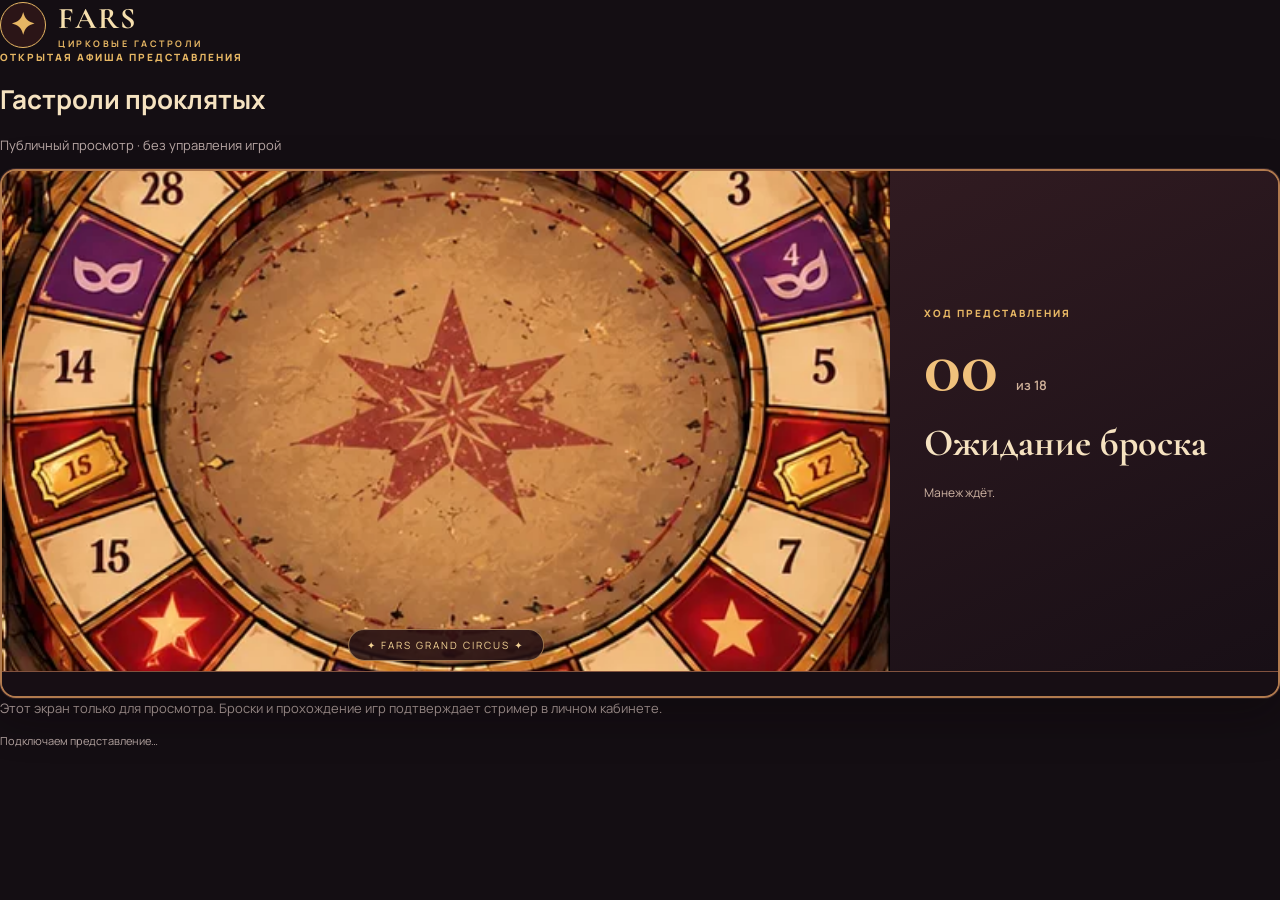
==== view.html @ 34898eed "Add public read-only viewer" ====
<!doctype html>
<html lang="ru"><head><meta charset="utf-8"><meta name="viewport" content="width=device-width,initial-scale=1">
<meta name="theme-color" content="#190f17"><title>FARS · Афиша сезона</title>
<link rel="stylesheet" href="./style.css"></head>
<body class="viewer-page">
<main class="viewer-shell">
 <div class="brand-lockup"><span class="brand-star">✦</span><span>FARS <small>ЦИРКОВЫЕ ГАСТРОЛИ</small></span></div>
 <div class="eyebrow">ОТКРЫТАЯ АФИША ПРЕДСТАВЛЕНИЯ</div>
 <h1 id="viewer-title">Гастроли проклятых</h1>
 <p class="muted" id="viewer-owner">Публичный просмотр · без управления игрой</p>
 <section class="board-frame viewer-board">
  <div class="board-painting"><img id="viewer-art" src="./assets/arena.webp" alt="Цирковой манеж FARS"><div class="painting-plaque">✦ FARS GRAND CIRCUS ✦</div></div>
  <div class="board-facts"><div class="eyebrow">ХОД ПРЕДСТАВЛЕНИЯ</div><div id="viewer-position" class="board-big-position">00 <span>из 18</span></div><h3 id="viewer-phase">Ожидание броска</h3><p id="viewer-event">Манеж ждёт.</p><p id="viewer-game"></p></div>
  <div class="board-stops" id="viewer-stops"></div>
 </section>
 <p class="muted">Этот экран только для просмотра. Броски и прохождение игр подтверждает стример в личном кабинете.</p>
 <p class="tiny muted" id="viewer-status">Подключаем представление…</p>
</main><script type="module" src="./viewer.mjs"></script></body></html>
---- style.css ----
@import url('https://fonts.googleapis.com/css2?family=Cormorant+Garamond:wght@500;600;700&family=Manrope:wght@400;500;600;700;800&display=swap');
:root{color-scheme:dark;--bg:#140e13;--panel:#21161d;--panel2:#2a1b22;--line:#604136;--line2:#493134;--cream:#f5e2c0;--muted:#baa9a6;--gold:#e7b764;--red:#a83c3f;--purple:#7f5689;--green:#b2c593;--shadow:0 16px 45px #09050865;font-family:'Manrope',system-ui,sans-serif}*{box-sizing:border-box}body{margin:0;background:var(--bg);color:var(--cream);font-size:13px}button,input,select{font:inherit}button{cursor:pointer}input,select{color:var(--cream);background:#1b1117;border:1px solid #765449;border-radius:9px;min-height:43px;padding:10px 13px;outline:none;width:100%}input:focus,select:focus{border-color:var(--gold);box-shadow:0 0 0 2px #e7b76432}label{font-size:12px;color:#dcc5ad;font-weight:700}.field{display:flex;flex-direction:column;gap:7px;margin:14px 0}.muted{color:var(--muted);line-height:1.65}.tiny{font-size:11px}.small{font-size:12px}.stack{display:flex;flex-direction:column;gap:3px}.eyebrow,.section-overline{color:var(--gold);font-weight:800;font-size:10px;letter-spacing:2px}.auth-layout{display:grid;grid-template-columns:minmax(0,1.2fr) minmax(395px,.8fr);min-height:100vh}.auth-art{min-height:660px;position:relative;background:linear-gradient(0deg,#1a0e17a8,#1a0e1700 40%),url('./assets/arena.webp') center 39%/cover}.auth-art-overlay{position:absolute;inset:0;padding:40px clamp(38px,6vw,100px);display:flex;flex-direction:column;justify-content:space-between;background:linear-gradient(90deg,#120b12c5 0%,#150d17ac 50%,#150c1355 100%)}.brand-lockup{display:flex;align-items:center;gap:12px;color:#f6dfae;font-family:'Cormorant Garamond',Georgia,serif;font-weight:700;font-size:30px;letter-spacing:2px}.brand-lockup small{display:block;font-family:'Manrope',sans-serif;letter-spacing:2.5px;font-size:9px;color:var(--gold)}.brand-star{width:46px;height:46px;border:1px solid var(--gold);border-radius:50%;font-size:30px;display:grid;place-items:center;color:var(--gold);background:#36181aab}.auth-art h1{font-family:'Cormorant Garamond',Georgia,serif;font-size:clamp(68px,7.7vw,140px);font-weight:700;line-height:.81;letter-spacing:-3px;margin:24px 0 28px;text-shadow:0 6px 30px #10070c}.auth-art h1 em{font-style:italic;color:#f2be75}.auth-art p{font-size:15px;line-height:1.85;max-width:410px;text-shadow:0 2px 8px black}.art-footer{color:#f2d3a8;letter-spacing:7px;font-size:10px}.login-panel{background:radial-gradient(ellipse at 95% 0%,#52272544,transparent 65%),#1b121a;display:flex;align-items:center;justify-content:center;padding:55px 45px}.login-inner{width:min(400px,100%)}h2,h3,p{margin-top:0}.login-inner h2,.panel h3,.board-header h3,.topbar h2{font-family:'Cormorant Garamond',Georgia,serif;letter-spacing:.2px}.login-inner h2{font-size:42px;margin:13px 0 8px}.login-inner>.muted{margin-bottom:27px}.btn{display:inline-flex;gap:10px;align-items:center;justify-content:center;min-height:39px;padding:9px 17px;border-radius:8px;font-weight:800;font-size:12px;transition:filter .15s,transform .15s;border:1px solid #765444;background:#442a2f;color:var(--cream);white-space:nowrap}.btn:hover{filter:brightness(1.18)}.btn:active{transform:translateY(1px)}.btn:disabled{opacity:.42;cursor:not-allowed}.btn.primary{background:linear-gradient(120deg,#d49854,#f1ca81);color:#30191a;border-color:#ffe0a0;box-shadow:0 3px 18px #a56f3e40}.btn.large{min-height:49px;margin-top:14px;justify-content:space-between;padding:10px 18px}.btn.outline{background:transparent;border-color:#89634d}.btn.full{width:100%}.btn.ghost{background:#38252caa;border-color:#644440}.btn.small{min-height:30px;font-size:11px}.text-button{display:block;background:transparent;border:0;padding:12px 0 0;color:var(--gold);text-align:left;font-size:12px}.text-button:hover{text-decoration:underline}.auth-separator{display:flex;align-items:center;gap:12px;color:#a88e81;margin:25px 0 17px}.auth-separator:before,.auth-separator:after{content:'';flex:1;height:1px;background:var(--line2)}.login-inner .tiny{margin-top:16px}.app-shell{display:grid;grid-template-columns:248px minmax(0,1fr);min-height:100vh}.app-shell[hidden],.auth-layout[hidden],*[hidden]{display:none!important}.sidebar{background:linear-gradient(180deg,#25161e,#190f16);border-right:1px solid #5b3833;display:flex;flex-direction:column;min-height:100vh;padding:28px 18px;gap:28px}.side-brand{font-size:28px;margin-bottom:8px}.side-brand .brand-star{width:40px;height:40px}.side-block{display:flex;flex-direction:column;gap:15px}.section-overline{font-size:9px;letter-spacing:1.4px}.streamer-block{display:flex;align-items:center;gap:12px}.avatar{height:37px;width:37px;border-radius:50%;display:grid;place-items:center;background:#4c282a;border:1px solid #b77c4f;color:#d4ac72;font-size:22px}.streamer-name{font-size:14px;font-weight:800;max-width:145px;overflow:hidden;text-overflow:ellipsis}.season-list,.theme-list{display:flex;flex-direction:column;gap:7px}.season-item{border-radius:8px;background:transparent;border:1px solid transparent;color:#c2aead;padding:11px;text-align:left;display:flex;gap:9px;align-items:center;width:100%;font-size:12px}.season-item.active{border-color:#9d6950;background:#583332;color:#ffe5bd}.season-item:hover{background:#452831}.flex-between{display:flex;align-items:center;justify-content:space-between}.icon-btn{background:var(--red);border:0;border-radius:6px;color:#ffe7c5;font-size:21px;width:25px;height:25px;line-height:18px}.theme-choice{width:100%;display:flex;align-items:center;gap:10px;text-align:left;padding:6px;border:1px solid transparent;border-radius:9px;background:transparent;color:var(--cream);font-size:12px}.theme-choice.active{background:#50302b;border-color:#a4734c}.theme-choice img{width:42px;height:46px;object-fit:cover;border-radius:6px}.theme-choice span{font-weight:700}.side-bottom{margin-top:auto;display:flex;flex-direction:column;align-items:flex-start;gap:17px}.subtle-link{border:0;background:transparent;color:#d2b3a3;padding:0;font-size:12px}.workspace{min-width:0;background:radial-gradient(ellipse at 55% -12%,#5a272c4d,transparent 44%),#130d12}.topbar{border-bottom:1px solid #473039;display:flex;justify-content:space-between;align-items:center;gap:16px;min-height:98px;padding:20px clamp(18px,3vw,42px)}.topbar h2{font-size:31px;margin:3px 0 0}.topbar-actions{display:flex;align-items:center;gap:10px;flex-wrap:wrap}.save-pill{font-size:11px;color:var(--green);margin-right:8px}.danger-text{color:#e5a09a}.main-content{padding:28px clamp(18px,3vw,42px) 40px;max-width:1550px;margin:auto}.stats-row{display:grid;grid-template-columns:repeat(4,minmax(0,1fr));gap:12px;margin-bottom:30px}.stat{background:#261820;border:1px solid #5b3b36;border-radius:10px;padding:17px 20px;min-height:86px;display:flex;flex-direction:column;gap:9px}.stat span{font-size:10px;font-weight:800;color:#c7aa8b;letter-spacing:1.2px}.stat strong{font-family:'Cormorant Garamond',Georgia,serif;font-size:31px;line-height:1}.stat small{font-family:'Manrope',sans-serif;font-size:12px;font-weight:400;color:var(--muted)}.stat .small-status{font-family:'Manrope',sans-serif;font-size:14px;line-height:1.4}.board-header{display:flex;align-items:end;justify-content:space-between;flex-wrap:wrap;gap:8px;margin-bottom:12px}.board-header h3{font-size:32px;margin:4px 0 0}.board-legend{display:flex;gap:14px;align-items:center;font-size:11px;color:#ddc9b6;flex-wrap:wrap;margin-bottom:5px}.dot{width:8px;height:8px;border-radius:50%;display:inline-block;margin-right:4px}.dot.mandatory{background:#bc4f4d}.dot.auction{background:#e3b467}.dot.bonus{background:#94b780}.dot.choice{background:#ae86c6}.board-frame{min-height:330px;position:relative;isolation:isolate;overflow:hidden;border:2px solid #b17a4e;border-radius:16px;background:#301f1c;box-shadow:var(--shadow),inset 0 0 0 4px #3b1d1b,0 0 0 1px #3a2629}.board-backdrop{position:absolute;inset:0;background-image:url('./assets/arena.webp');background-size:cover;background-position:center 52%;filter:blur(2px) saturate(.72) brightness(.48);transform:scale(1.025)}.board-frame:before{content:'';pointer-events:none;position:absolute;z-index:1;inset:0;background:radial-gradient(ellipse at center,#190e15b0,#170c14c4 75%,#0c050abe)}.board-frame:after{content:'';pointer-events:none;position:absolute;z-index:2;inset:11px;border:1px solid #b886546b;border-radius:8px}.board-frame svg{display:block;width:100%;height:auto;min-height:300px;aspect-ratio:960/510;position:relative;z-index:3;overflow:visible}.board-caption{position:absolute;inset:auto 28px 15px;display:flex;justify-content:space-between;z-index:4;font-size:9px;letter-spacing:2px;color:#f4c881;text-shadow:0 1px 2px #10060a;gap:10px}.board-caption span:last-child{color:#e8cfb3}.content-grid{display:grid;grid-template-columns:minmax(0,.92fr) minmax(0,1.08fr);gap:17px;margin-top:18px}.panel{border:1px solid #654538;background:linear-gradient(145deg,#2a1a20,#21171c);border-radius:13px;padding:23px;min-width:0;box-shadow:0 5px 20px #120a1330}.panel-heading{display:flex;align-items:flex-start;justify-content:space-between;gap:10px}.panel-heading h3{font-size:29px;margin:4px 0 12px}.decor-star{color:var(--gold);font-size:29px}.panel .muted{margin-bottom:17px}.big-roll{display:flex;align-items:center;gap:15px;flex-wrap:wrap;margin:18px 0}.die-view{width:74px;height:74px;border:2px solid #ddb06b;background:linear-gradient(140deg,#682b2a,#3a1e26);border-radius:14px;display:grid;place-items:center;color:#ffddb0;font-family:'Cormorant Garamond';font-size:44px;box-shadow:inset 0 0 0 4px #b5783a40}.small-select{display:flex;gap:8px;align-items:center;font-size:11px;color:#e5cbb6;line-height:1.5;margin:12px 0}.small-select input{width:auto;min-height:auto;accent-color:#e7b764}.action-card{border:1px solid #76513e;border-radius:9px;background:#3d2527;padding:13px 15px;margin:14px 0}.action-card strong{display:block;font-size:16px;color:#ffdbad}.action-card p{margin:4px 0 0;color:#d9c2b4;line-height:1.6}.action-buttons{display:flex;gap:9px;flex-wrap:wrap;margin-top:12px}.event-notice{background:#352327;border-left:3px solid #cda060;border-radius:4px;padding:12px 14px;line-height:1.6;margin:14px 0}.chip{display:inline-flex;padding:5px 8px;border:1px solid #90604c;color:#eec48e;border-radius:5px;font-size:10px}.auction-options{display:grid;gap:8px;margin:16px 0}.auction-option{background:#392429;border:1px solid #70473d;padding:11px;border-radius:7px;display:flex;gap:9px;align-items:center}.auction-option input{width:auto;min-height:auto;accent-color:var(--gold)}.auction-option strong{display:block}.auction-option small{color:#c9aeaa}.auction-option:has(input:checked){border-color:#e8b86e;background:#50302f}.editor-row{display:grid;grid-template-columns:1.3fr 1.4fr .65fr;gap:8px}.editor-row .field{margin:8px 0}.editor-row .field input{min-width:0;padding:8px;font-size:12px}.editor-row label{font-size:10px}.editor-actions{margin-top:9px}.log-panel{margin-top:18px}.history-list{display:grid;gap:0;max-height:245px;overflow:auto}.history-item{display:grid;grid-template-columns:115px 1fr;gap:10px;padding:9px 0;border-bottom:1px solid #52363b;color:#ddc7b7;font-size:12px;line-height:1.5}.history-item time{font-size:10px;color:#ab8c80}.file-actions{display:flex;gap:9px;margin-top:19px;flex-wrap:wrap}.footer{font-size:10px;color:#947d76;text-align:center;padding:23px 0 0;line-height:1.5}.toast{position:fixed;z-index:100;bottom:24px;right:24px;max-width:min(400px,calc(100vw - 48px));padding:15px 19px;background:#4a3030;color:#fff2d7;border:1px solid #d2a36c;box-shadow:var(--shadow);border-radius:9px;opacity:0;pointer-events:none;transform:translateY(10px);transition:opacity .2s,transform .2s;line-height:1.5}.toast.show{opacity:1;transform:translateY(0)}
/* Graphic board */
.track-line{fill:none;stroke:#110b0dc0;stroke-width:38;stroke-linejoin:round;stroke-linecap:round}.track-gold{fill:none;stroke:#b9884b;stroke-width:30;stroke-linecap:round;stroke-linejoin:round;stroke-dasharray:1 0}.track-center{fill:none;stroke:#38211f;stroke-width:22;stroke-linecap:round;stroke-linejoin:round}.node{cursor:pointer;transition:filter .2s}.node:hover{filter:brightness(1.3)}.node-box{fill:#f1dcb6;stroke:#c18c52;stroke-width:3}.node-box.mandatory{fill:#a83b3e}.node-box.auction{fill:#835b33}.node-box.bonus{fill:#52744f}.node-box.choice{fill:#6b4775}.node-box.event{fill:#ead7b5}.node-box.start,.node-box.finish{fill:#d4a55f}.node-num{font:800 15px 'Manrope',sans-serif;fill:#432528;text-anchor:middle;dominant-baseline:central;pointer-events:none}.node-num.dark{fill:#ffe3c1}.node-icon{font:800 9px 'Manrope',sans-serif;fill:#fce8d0;text-anchor:middle;pointer-events:none}.node-token{filter:drop-shadow(0 2px 8px #000)}.node-token circle{fill:#15131a;stroke:#ffcd74;stroke-width:3}.node-token text{font-size:23px;text-anchor:middle;dominant-baseline:central}.center-label{text-anchor:middle;fill:#e5b477;font:700 22px 'Cormorant Garamond',Georgia,serif;letter-spacing:2px}.center-sub{font:700 9px 'Manrope',sans-serif;letter-spacing:2px;text-anchor:middle;fill:#c9a58a}.map-decor{fill:#e9b464;opacity:.72;font-size:17px}
@media(max-width:1150px){.app-shell{grid-template-columns:205px minmax(0,1fr)}.sidebar{padding:24px 13px}.content-grid{grid-template-columns:1fr}.editor-row{grid-template-columns:1fr 1fr 110px}}
@media(max-width:820px){.auth-layout{grid-template-columns:1fr}.auth-art{min-height:360px}.auth-art-overlay{padding:24px}.auth-art h1{font-size:70px}.login-panel{padding:45px 22px}.app-shell{display:block}.sidebar{min-height:auto;gap:17px;padding:14px 18px}.side-brand{margin:0}.side-block{gap:7px}.season-list{flex-direction:row;overflow:auto}.season-item{width:auto;min-width:130px}.theme-list{flex-direction:row;overflow:auto}.theme-choice{min-width:120px}.side-bottom{display:none}.topbar{padding:20px 18px}.stats-row{grid-template-columns:repeat(2,1fr)}.main-content{padding:20px 14px}.board-frame svg{min-height:220px}.board-caption{inset:auto 10px 8px;font-size:7px}.board-legend{font-size:10px}}
@media(max-width:470px){.topbar{display:block}.topbar-actions{margin-top:12px}.editor-row{grid-template-columns:1fr}.stat{padding:12px}.board-header h3{font-size:27px}.board-frame svg{min-height:155px}.board-caption{display:none}.panel{padding:17px}.panel-heading h3{font-size:26px}.history-item{grid-template-columns:78px 1fr}}

/* v0.2: иллюстрированная карта, а не программно нарисованное поле */
.board-frame{min-height:0;display:grid;grid-template-columns:minmax(0,1.6fr) minmax(250px,.7fr);gap:0;background:#1a1013}
.board-backdrop,.board-frame:before,.board-frame:after,.board-frame svg{display:none!important}
.board-painting{position:relative;min-width:0;overflow:hidden;background:#291317}
.board-painting img{display:block;width:100%;aspect-ratio:16/9;object-fit:cover;filter:none}
.painting-plaque{position:absolute;bottom:10px;left:50%;transform:translateX(-50%);white-space:nowrap;padding:8px 18px;border:1px solid #eab77591;background:#251114dc;color:#f4d496;border-radius:100px;font-size:10px;letter-spacing:2px}
.board-facts{padding:clamp(18px,3vw,34px);background:linear-gradient(155deg,#311b21,#180f16);display:flex;flex-direction:column;justify-content:center;gap:8px}
.board-facts h3{font:700 clamp(24px,3vw,42px)/1.06 'Cormorant Garamond',serif;margin:10px 0}
.board-facts p{color:#d0b5a4;font-size:12px;line-height:1.8}
.board-big-position{font:700 clamp(48px,6vw,90px)/1 'Cormorant Garamond',serif;color:#f0c17c}
.board-big-position span{font:600 13px 'Manrope',sans-serif;color:#d1b29a}
.board-stops{grid-column:1/-1;display:grid;grid-template-columns:repeat(19,minmax(0,1fr));gap:3px;padding:12px;background:#170e14;border-top:1px solid #81523e}
.stop{display:flex;flex-direction:column;align-items:center;justify-content:center;gap:3px;border:1px solid #694535;border-radius:5px;background:#362028;color:#eacba9;min-width:0;height:48px}
.stop span{font-size:11px;font-weight:800}.stop small{display:none}.stop.mandatory{background:#7a3032}.stop.auction{background:#745127}.stop.bonus{background:#495837}.stop.choice{background:#62416c}
.stop.current{outline:2px solid #f9d18f;outline-offset:-2px;background:#f5cb7c;color:#251011;box-shadow:0 0 18px #f3cb7944}
.stop.done{box-shadow:inset 0 -4px #c2d799}
.board-caption{display:none}
.share-actions{display:flex;flex-wrap:wrap;gap:9px;margin:18px 0}
@media(max-width:1100px){.board-frame{grid-template-columns:1fr}.board-facts{padding:18px}.board-facts h3{margin:0}.board-facts p{margin:0}.board-big-position{font-size:52px}.board-stops{grid-template-columns:repeat(10,minmax(0,1fr));gap:5px}.stop{height:42px}}
@media(max-width:550px){.board-stops{grid-template-columns:repeat(7,minmax(0,1fr))}.painting-plaque{font-size:8px;padding:6px 10px}}
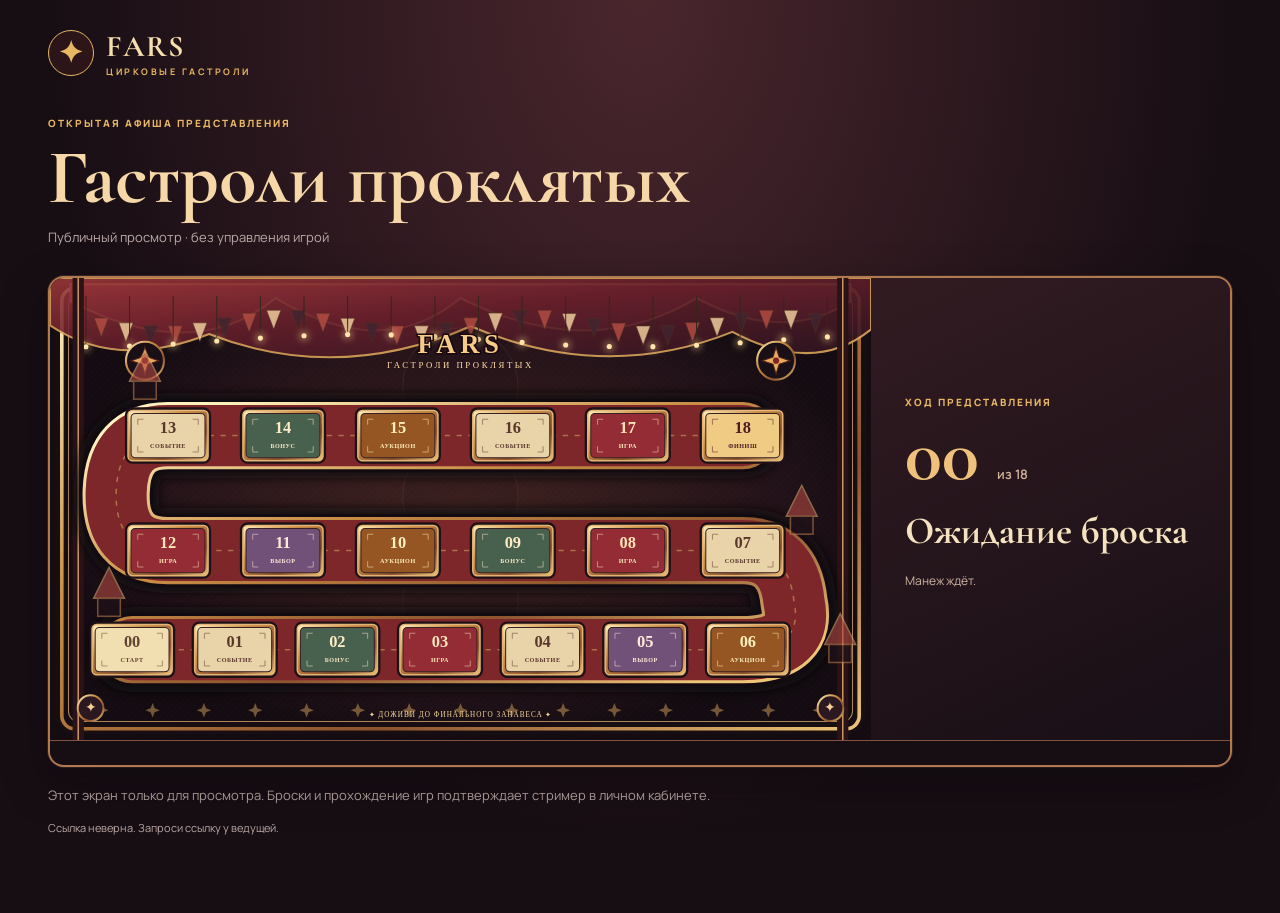
==== commit 830f06a2: "Display static illustrated map and player token on view.html" ====
--- a/view.html
+++ b/view.html
@@ -9,7 +9,7 @@
  <h1 id="viewer-title">Гастроли проклятых</h1>
  <p class="muted" id="viewer-owner">Публичный просмотр · без управления игрой</p>
  <section class="board-frame viewer-board">
-  <div class="board-painting"><img id="viewer-art" src="./assets/arena.webp" alt="Цирковой манеж FARS"><div class="painting-plaque">✦ FARS GRAND CIRCUS ✦</div></div>
+  <div class="board-painting"><img id="viewer-art" src="./assets/fars-board.svg" alt="Манеж FARS: 19 клеток цирковых гастролей"><span id="viewer-token" class="board-token" role="img" aria-label="Текущая клетка"></span></div>
   <div class="board-facts"><div class="eyebrow">ХОД ПРЕДСТАВЛЕНИЯ</div><div id="viewer-position" class="board-big-position">00 <span>из 18</span></div><h3 id="viewer-phase">Ожидание броска</h3><p id="viewer-event">Манеж ждёт.</p><p id="viewer-game"></p></div>
   <div class="board-stops" id="viewer-stops"></div>
  </section>
--- a/style.css
+++ b/style.css
@@ -26,3 +26,9 @@
 .share-actions{display:flex;flex-wrap:wrap;gap:9px;margin:18px 0}
 @media(max-width:1100px){.board-frame{grid-template-columns:1fr}.board-facts{padding:18px}.board-facts h3{margin:0}.board-facts p{margin:0}.board-big-position{font-size:52px}.board-stops{grid-template-columns:repeat(10,minmax(0,1fr));gap:5px}.stop{height:42px}}
 @media(max-width:550px){.board-stops{grid-template-columns:repeat(7,minmax(0,1fr))}.painting-plaque{font-size:8px;padding:6px 10px}}
+
+.viewer-page{background:radial-gradient(ellipse at top,#4a262d,#170e14 65%);min-height:100vh}
+.viewer-shell{max-width:1400px;padding:28px clamp(14px,4vw,48px) 64px;margin:auto}
+.viewer-shell>.brand-lockup{margin-bottom:38px}.viewer-shell>h1{font:700 clamp(42px,6vw,78px)/1 'Cormorant Garamond',Georgia,serif;color:#f6d7a7;margin:10px 0}
+.viewer-shell>.muted{max-width:850px}.viewer-board{margin:28px 0 18px}
+.viewer-board .board-facts{min-height:240px}
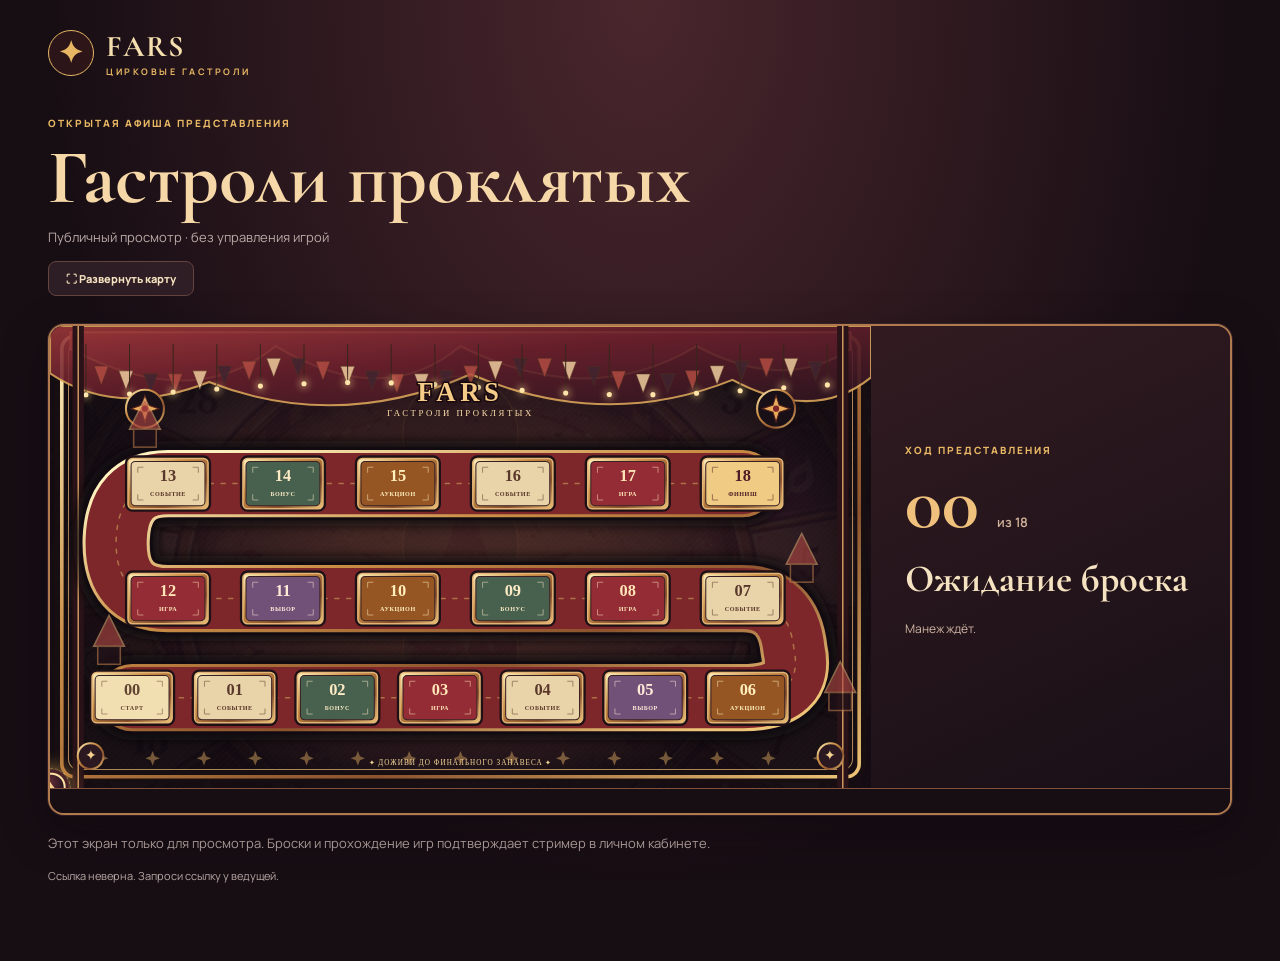
==== commit 831266c5: "Add mobile-friendly large map viewer to view.html" ====
--- a/view.html
+++ b/view.html
@@ -8,11 +8,19 @@
  <div class="eyebrow">ОТКРЫТАЯ АФИША ПРЕДСТАВЛЕНИЯ</div>
  <h1 id="viewer-title">Гастроли проклятых</h1>
  <p class="muted" id="viewer-owner">Публичный просмотр · без управления игрой</p>
- <section class="board-frame viewer-board">
+ <div class="viewer-tools"><button type="button" class="btn ghost small" id="open-map-zoom" aria-haspopup="dialog">⛶ Развернуть карту</button></div><section class="board-frame viewer-board">
   <div class="board-painting"><img id="viewer-art" src="./assets/fars-board.svg" alt="Манеж FARS: 19 клеток цирковых гастролей"><span id="viewer-token" class="board-token" role="img" aria-label="Текущая клетка"></span></div>
   <div class="board-facts"><div class="eyebrow">ХОД ПРЕДСТАВЛЕНИЯ</div><div id="viewer-position" class="board-big-position">00 <span>из 18</span></div><h3 id="viewer-phase">Ожидание броска</h3><p id="viewer-event">Манеж ждёт.</p><p id="viewer-game"></p></div>
   <div class="board-stops" id="viewer-stops"></div>
  </section>
+ <dialog id="board-zoom-dialog" class="board-zoom-dialog" aria-label="Карта FARS крупным планом">
+    <div class="zoom-header"><strong>✦ FARS — Манеж гастролей</strong><button type="button" class="btn ghost small" id="close-map-zoom">✕ Закрыть</button></div>
+    <p class="muted tiny">На телефоне прокручивай карту в стороны, чтобы рассмотреть клетки.</p>
+    <div class="zoom-scroller"><div class="zoom-canvas board-painting">
+      <img src="./assets/fars-board.svg" alt="Карта FARS, крупный план" />
+      <span id="board-zoom-token" class="board-token" role="img" aria-label="Текущая клетка"></span>
+    </div></div>
+  </dialog>
  <p class="muted">Этот экран только для просмотра. Броски и прохождение игр подтверждает стример в личном кабинете.</p>
  <p class="tiny muted" id="viewer-status">Подключаем представление…</p>
 </main><script type="module" src="./viewer.mjs"></script></body></html>
--- a/style.css
+++ b/style.css
@@ -32,3 +32,48 @@
 .viewer-shell>.brand-lockup{margin-bottom:38px}.viewer-shell>h1{font:700 clamp(42px,6vw,78px)/1 'Cormorant Garamond',Georgia,serif;color:#f6d7a7;margin:10px 0}
 .viewer-shell>.muted{max-width:850px}.viewer-board{margin:28px 0 18px}
 .viewer-board .board-facts{min-height:240px}
+
+
+/* FARS v0.3: the complete map is a single static image.
+   On top we render only the user's piece, not the road or cells. */
+.board-painting{
+  isolation:isolate;
+  background:
+   linear-gradient(115deg,#1d1016d8,#321722d2),
+   url('./assets/arena.webp') center 44%/cover no-repeat;
+}
+.board-painting img#board-image,.board-painting img#viewer-art{
+  width:100%;height:auto;aspect-ratio:16/9;object-fit:contain;
+  position:relative;z-index:1;display:block;filter:none;
+}
+.board-painting .board-token{
+  position:absolute;z-index:4;
+  width:clamp(17px,2.4vw,36px);aspect-ratio:1;
+  display:grid;place-items:center;
+  transform:translate(-50%,-50%);
+  border:2px solid #ffe3a5;
+  border-radius:46% 46% 50% 50%;
+  background:radial-gradient(circle at 42% 28%,#6b3039,#20121e 70%);
+  box-shadow:0 0 0 3px #4b202a,0 0 18px 5px #f3bb5b99,0 3px 6px #11080e;
+  transition:left .7s ease-in-out,top .7s ease-in-out;
+  pointer-events:none;
+}
+.board-token:before{
+  content:'♠';
+  display:block;color:#f5cf90;
+  font-size:clamp(13px,1.65vw,25px);
+  line-height:1;
+}
+.board-token:after{
+  content:'';
+  position:absolute;inset:-7px;
+  border:1px dashed #f5cf9066;
+  border-radius:50%;
+  animation:fars-glint 2.8s linear infinite;
+}
+@keyframes fars-glint{50%{opacity:.25;transform:scale(1.12)}}
+@media(prefers-reduced-motion:reduce){.board-painting .board-token{transition:none}.board-token:after{animation:none}}
+@media(max-width:550px){
+ .board-painting .board-token{width:17px;border-width:1px;box-shadow:0 0 0 2px #4b202a,0 0 9px 2px #f3bb5b99}
+ .board-token:after{inset:-3px}
+}
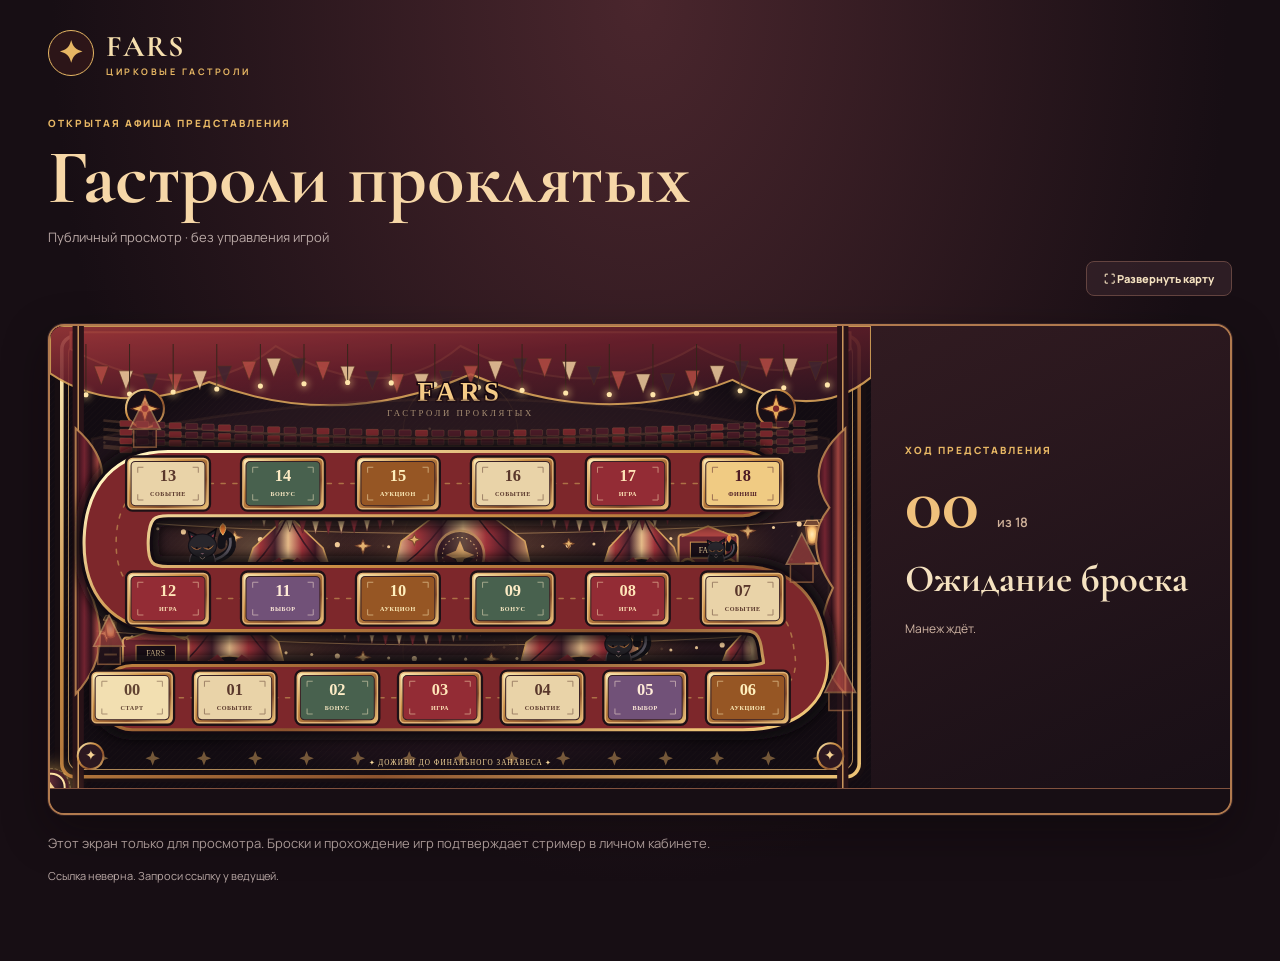
==== commit a300b638: "Show v0.4 illustrated circus art in view.html" ====
--- a/view.html
+++ b/view.html
@@ -9,7 +9,7 @@
  <h1 id="viewer-title">Гастроли проклятых</h1>
  <p class="muted" id="viewer-owner">Публичный просмотр · без управления игрой</p>
  <div class="viewer-tools"><button type="button" class="btn ghost small" id="open-map-zoom" aria-haspopup="dialog">⛶ Развернуть карту</button></div><section class="board-frame viewer-board">
-  <div class="board-painting"><img id="viewer-art" src="./assets/fars-board.svg" alt="Манеж FARS: 19 клеток цирковых гастролей"><span id="viewer-token" class="board-token" role="img" aria-label="Текущая клетка"></span></div>
+  <div class="board-painting"><img id="viewer-art" src="./assets/fars-board-v04.svg" alt="Манеж FARS: 19 клеток цирковых гастролей"><span id="viewer-token" class="board-token" role="img" aria-label="Текущая клетка"></span></div>
   <div class="board-facts"><div class="eyebrow">ХОД ПРЕДСТАВЛЕНИЯ</div><div id="viewer-position" class="board-big-position">00 <span>из 18</span></div><h3 id="viewer-phase">Ожидание броска</h3><p id="viewer-event">Манеж ждёт.</p><p id="viewer-game"></p></div>
   <div class="board-stops" id="viewer-stops"></div>
  </section>
@@ -17,7 +17,7 @@
     <div class="zoom-header"><strong>✦ FARS — Манеж гастролей</strong><button type="button" class="btn ghost small" id="close-map-zoom">✕ Закрыть</button></div>
     <p class="muted tiny">На телефоне прокручивай карту в стороны, чтобы рассмотреть клетки.</p>
     <div class="zoom-scroller"><div class="zoom-canvas board-painting">
-      <img src="./assets/fars-board.svg" alt="Карта FARS, крупный план" />
+      <img src="./assets/fars-board-v04.svg" alt="Карта FARS, крупный план" />
       <span id="board-zoom-token" class="board-token" role="img" aria-label="Текущая клетка"></span>
     </div></div>
   </dialog>
--- a/style.css
+++ b/style.css
@@ -77,3 +77,20 @@
  .board-painting .board-token{width:17px;border-width:1px;box-shadow:0 0 0 2px #4b202a,0 0 9px 2px #f3bb5b99}
  .board-token:after{inset:-3px}
 }
+
+/* Enlarged read-only board, with horizontal scrolling for narrow screens. */
+.viewer-tools{display:flex;justify-content:flex-end;margin:8px 0}
+.board-zoom-dialog{
+  width:min(96vw,1450px);max-width:none;max-height:94dvh;
+  border:2px solid #d3a065;border-radius:14px;padding:16px;
+  color:var(--cream);background:#22151b;
+  box-shadow:0 24px 90px #000b;
+}
+.board-zoom-dialog::backdrop{background:#09060aca;backdrop-filter:blur(5px)}
+.zoom-header{display:flex;justify-content:space-between;align-items:center;gap:12px;flex-wrap:wrap;
+  color:#f0cd99;font:700 21px Georgia,serif;padding:3px 3px 10px}
+.board-zoom-dialog .muted{margin:0 3px 10px}
+.zoom-scroller{overflow-x:auto;overflow-y:auto;max-height:calc(94dvh - 130px);border:1px solid #896446;border-radius:10px}
+.zoom-canvas{width:max(100%,980px);position:relative}
+.zoom-canvas img{display:block;width:100%;height:auto;aspect-ratio:16/9}
+@media(max-width:600px){.zoom-canvas{width:980px}.board-zoom-dialog{padding:10px}.zoom-header{font-size:17px}}
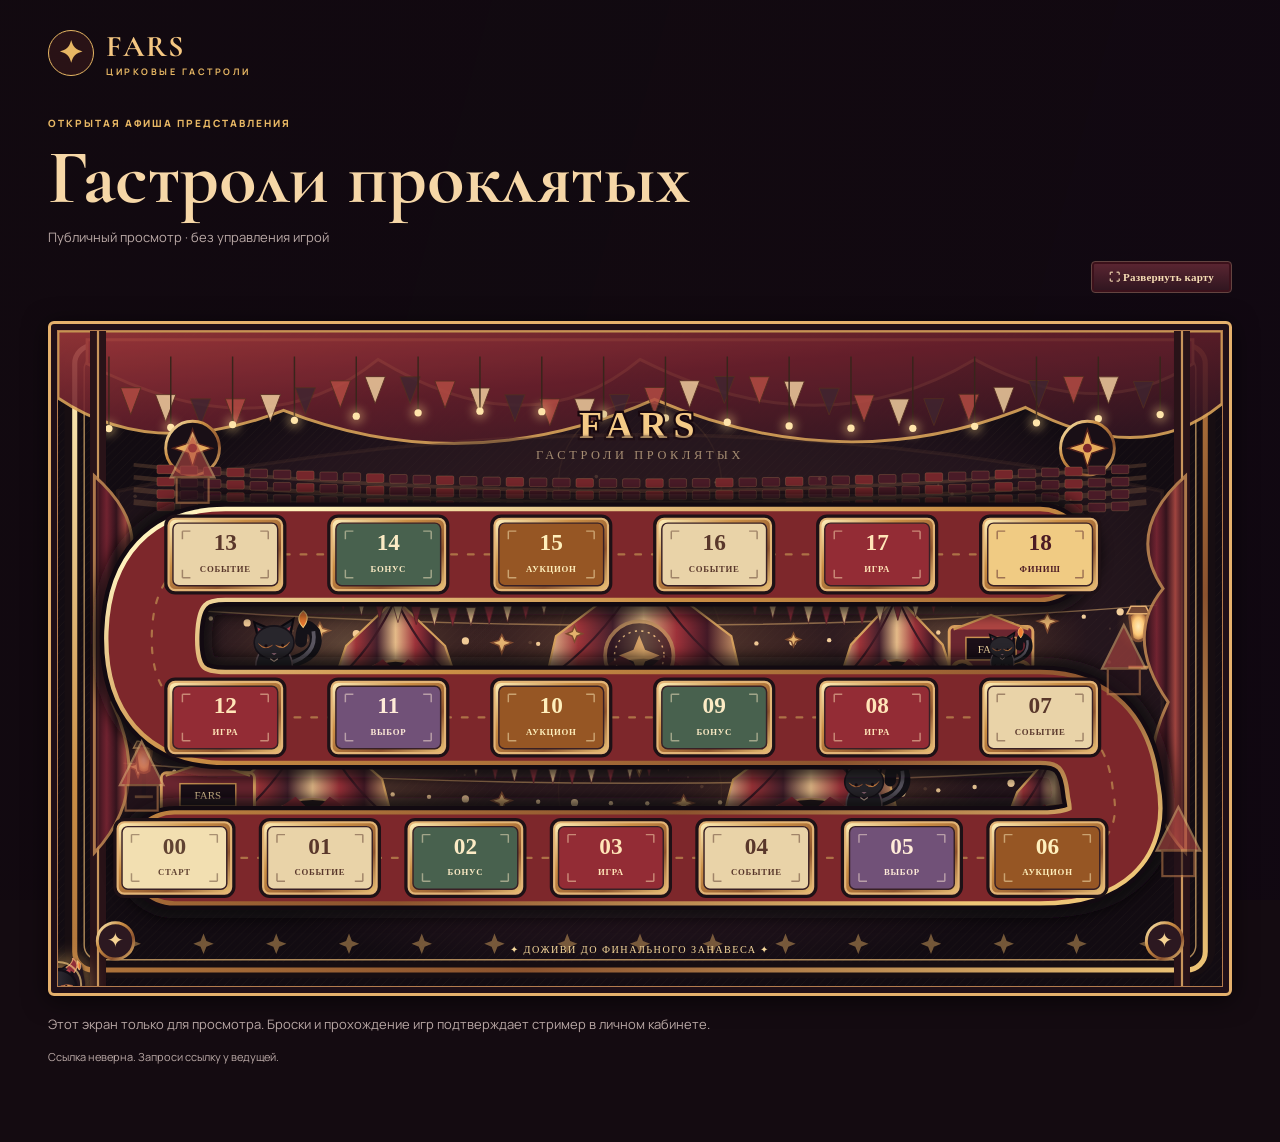
==== commit de24d408: "Use FARS art skin on the public spectator board too" ====
--- a/view.html
+++ b/view.html
@@ -1,7 +1,8 @@
 <!doctype html>
 <html lang="ru"><head><meta charset="utf-8"><meta name="viewport" content="width=device-width,initial-scale=1">
 <meta name="theme-color" content="#190f17"><title>FARS · Афиша сезона</title>
-<link rel="stylesheet" href="./style.css"></head>
+<link rel="stylesheet" href="./style.css">
+<link rel="stylesheet" href="./theme-fars.css"></head>
 <body class="viewer-page">
 <main class="viewer-shell">
  <div class="brand-lockup"><span class="brand-star">✦</span><span>FARS <small>ЦИРКОВЫЕ ГАСТРОЛИ</small></span></div>
--- a/style.css
+++ b/style.css
@@ -94,3 +94,36 @@
 .zoom-canvas{width:max(100%,980px);position:relative}
 .zoom-canvas img{display:block;width:100%;height:auto;aspect-ratio:16/9}
 @media(max-width:600px){.zoom-canvas{width:980px}.board-zoom-dialog{padding:10px}.zoom-header{font-size:17px}}
+
+
+/* FARS v0.4: graphical FARS cat token replaces the generic spade icon.
+   Existing marker coordinates are identical to v0.3 for all 19 cells. */
+.board-painting .board-token{
+  width:clamp(28px,4.2vw,68px);
+  aspect-ratio:1;
+  background:transparent url('./assets/fars-cat-token.svg') center/contain no-repeat;
+  box-shadow:none;
+  border:none;
+  border-radius:0;
+  filter:drop-shadow(0 2px 2px #13090c) drop-shadow(0 0 10px #f0b865b5);
+  transform:translate(-50%,-52%);
+}
+.board-painting .board-token:before{content:none}
+.board-painting .board-token:after{
+  inset:5%;
+  border:2px solid #f6cc82a8;
+  border-radius:50%;
+  animation:fars-glint 2.8s ease-in-out infinite;
+}
+.board-painting{background:linear-gradient(125deg,#1e1016,#361f20)}
+.board-painting img#board-image,.board-painting img#viewer-art,.zoom-canvas img{
+  aspect-ratio:16/9;object-fit:contain;
+}
+@media(max-width:550px){
+ .board-painting .board-token{width:clamp(21px,5.2vw,31px)}
+ .zoom-canvas .board-token{width:53px}
+}
+@media(prefers-reduced-motion:reduce){
+ .board-painting .board-token{transition:none}
+ .board-painting .board-token:after{animation:none}
+}
--- a/theme-fars.css
+++ b/theme-fars.css
@@ -0,0 +1,163 @@
+/* FARS v0.5 illustrated UI.
+   All visual assets are optional PNG layers; the interface remains legible until
+   files from fars-ui-v05-assets.zip are uploaded to /assets/ui/. */
+:root{
+ --fars-ink:#160c12;--fars-card:#29151c;--fars-burgundy:#781b27;
+ --fars-paper:#f5dcb0;--fars-gold:#f0be71;--fars-edge:#b17a47;
+}
+body{background:#0e080d;color:#f4dbb2;font-family:'Manrope',system-ui,sans-serif}
+body:before{content:"";position:fixed;inset:0;z-index:-1;pointer-events:none;
+ background:linear-gradient(105deg,#120a10ee,#110812dd),url('./assets/ui/stage-atmosphere.png') center/cover no-repeat}
+h1,h2,h3{font-family:'Cormorant Garamond',Georgia,serif}
+.app-shell{display:grid;grid-template-columns:240px minmax(0,1fr);grid-template-rows:92px minmax(0,1fr);min-height:100vh}
+.fars-global{grid-area:1 / 1 / 2 / -1;display:flex;align-items:center;gap:clamp(12px,2vw,28px);
+ padding:12px clamp(16px,2.4vw,42px);position:relative;z-index:6;
+ border-bottom:3px ridge #d9a566;background:
+ linear-gradient(#180b15b8,#220d18d8),url('./assets/ui/top-canopy.png') center 24%/cover no-repeat,
+ linear-gradient(120deg,#3f111e,#110b13 70%);box-shadow:0 7px 25px #0008}
+.global-home{display:flex;flex-direction:column;align-items:center;justify-content:center;text-decoration:none;
+ min-width:170px;gap:0;color:#f8d5a0;text-shadow:0 2px 0 #8b2530,0 0 18px #ec923d}
+.global-logo{font:700 41px/.86 Georgia,serif;letter-spacing:3px;color:#eeab63;
+ -webkit-text-stroke:.5px #ffe3b5}
+.global-home small{font:700 9px Georgia,serif;letter-spacing:1.4px;color:#f3d4a1;margin-top:9px}
+.global-nav{display:flex;flex:1;align-items:center;justify-content:center;gap:7px}
+.global-nav a{font:700 13px Georgia,serif;color:#edca99;text-decoration:none;letter-spacing:1px;
+ padding:14px clamp(10px,1.8vw,29px);border:1px solid transparent;white-space:nowrap}
+.global-nav a:hover,.global-nav a:focus-visible,.global-nav a.active{color:#ffe5b3;border-color:#d9a15f;
+ background:linear-gradient(#9b2431,#6c1527);box-shadow:inset 0 0 0 2px #5e2224,0 0 0 1px #31111c}
+.global-status{display:flex;align-items:center;gap:8px;font:700 12px Georgia,serif;color:#f6dfb5}
+.global-star{width:35px;height:35px;display:grid;place-items:center;font-size:20px;color:#f5ce78;
+ border-radius:50%;border:2px solid #eab36e;background:#551826}
+.sidebar{grid-area:2/1;position:relative;min-height:calc(100vh - 92px);padding:25px 15px 160px;
+ background:linear-gradient(90deg,#120912,#29131b 86%,#341a1a);border-right:3px ridge #a66a3b;gap:24px}
+.sidebar:after{content:"";background:url('./assets/ui/cat.png') bottom center/contain no-repeat;
+ position:absolute;bottom:5px;left:0;right:0;height:163px;pointer-events:none}
+.side-brand{font-size:28px;margin:0;padding:5px 8px 22px;border-bottom:1px solid #8b5538}
+.side-brand .brand-star{background:#652029;border-color:#deaa63}
+.sidebar .side-block{background:#24121cbb;border:1px solid #845237;padding:14px 10px;border-radius:5px;gap:11px}
+.sidebar .section-overline{font-family:Georgia,serif;color:#f9cb84;letter-spacing:1.7px}
+.sidebar .streamer-block{gap:10px}
+.sidebar .avatar{border:2px solid #e3ac69;background:#471825;color:#f0bd72}
+.sidebar .streamer-name{color:#fee3b4;max-width:160px}
+.sidebar .season-item{color:#ead2ad;background:#240f19;border:1px solid #6c4032;border-radius:4px}
+.sidebar .season-item.active{background:linear-gradient(#963444,#621e2b);border-color:#db9f55}
+.sidebar .side-bottom{gap:9px;z-index:2;position:relative}
+.sidebar .subtle-link{color:#ffe1b5;font-weight:700}
+.workspace{grid-area:2/2;background:linear-gradient(#150a1091,#190d14b5)}
+.topbar{min-height:75px;padding:12px clamp(16px,2.2vw,34px);border-bottom:1px solid #694137;
+ background:linear-gradient(90deg,#3d1a2299,#190d15cc)}
+.topbar h2{font-size:30px;color:#ffdb9c;text-shadow:0 2px 8px #000}
+.topbar .eyebrow{font-family:Georgia,serif;color:#bb8d69}
+.main-content{display:grid;grid-template-columns:minmax(0,1.8fr) minmax(340px,1fr);
+ grid-template-rows:auto auto auto auto auto;column-gap:18px;row-gap:13px;max-width:1850px;
+ padding:18px clamp(14px,2vw,32px) 35px}
+.stats-row{grid-column:1/-1;grid-row:1;display:grid;grid-template-columns:repeat(4,1fr);
+ gap:10px;margin:0}
+.stat{min-height:65px;padding:11px 17px;gap:4px;border-radius:5px;border:1px solid #b27946;
+ background:linear-gradient(145deg,#4a2227,#1e1018);box-shadow:inset 0 0 0 2px #37161c,0 5px 12px #0006}
+.stat span{color:#f2bd79;font:700 10px Georgia,serif;letter-spacing:1.3px}
+.stat strong{color:#f9d29c;font-size:26px}
+.stat .small-status{color:#fbe0bb;font-size:12px}
+.board-header{grid-column:1;grid-row:2;display:flex;align-items:center;gap:12px;margin:0;
+ padding:8px 12px;background:linear-gradient(90deg,#511723,#2b1119);border:1px solid #af7a45}
+.board-header h3{margin:2px 0;font-size:25px;color:#f7ce8d}
+.board-header .eyebrow{font-size:9px}
+.board-header .board-legend{display:none}
+.board-header #open-map-zoom{margin-left:auto}
+.board-frame{grid-column:1;grid-row:3;align-self:start;display:block;min-height:0;padding:7px;
+ border-radius:6px;border:3px double #e4b167;background:#201018;box-shadow:0 4px 25px #0009}
+.board-frame .board-painting{display:block;width:100%;border:1px solid #b47c4f}
+.board-frame .board-painting img{width:100%;height:auto;display:block;object-fit:contain}
+.board-frame .board-facts,.board-frame .board-stops,.board-frame .board-caption{display:none}
+.content-grid{grid-column:2;grid-row:2 / span 2;display:flex;flex-direction:column;
+ gap:13px;margin:0;min-width:0}
+.panel{border:0;background:linear-gradient(160deg,#361b25,#170d15);
+ outline:1px solid #b37e4b;outline-offset:-3px;
+ border-image-source:url('./assets/ui/panel-dark.png');border-image-slice:38 fill;border-image-width:20px;
+ border-image-outset:0;border-image-repeat:stretch;box-shadow:0 7px 24px #0007;border-radius:8px;
+ padding:24px;min-width:0}
+.panel-heading h3{color:#ffd6a0;font-size:30px;margin:4px 0 10px}
+.panel-heading .eyebrow{color:#c99865;font-family:Georgia,serif}
+.control-panel{background:linear-gradient(150deg,#f5dfb9,#dfb97e);color:#351b1b;
+ border-image-source:url('./assets/ui/parchment-frame.png');border-image-slice:60 fill;border-image-width:22px;
+ flex:1;min-height:300px}
+.control-panel h3,.control-panel .eyebrow,.control-panel .muted{color:#4d221b}
+.control-panel .eyebrow{font-size:11px}
+.control-panel #action-description{color:#592f20;line-height:1.55;font-size:13px}
+.control-panel .chip{border-color:#a46d44;color:#6b3324;background:#ead0a3}
+.control-panel .action-card{background:#fae6c4;border:1px solid #b98553;color:#432821}
+.control-panel .action-card strong{color:#692e29}
+.control-panel .action-card p{color:#6f4938}
+.control-panel .auction-option{background:#fff0d0;border-color:#c58e56;color:#50291a}
+.control-panel .auction-option small{color:#80533c}
+.control-panel .auction-option:has(input:checked){background:#e8bf82}
+.control-panel .big-roll{margin:6px 0;gap:10px}
+.control-panel .die-view{background:linear-gradient(#8f1e2e,#501322);color:#ffdeb0}
+.control-panel .small-select{color:#623b2d}
+.control-panel .event-notice{background:#edd1a8;color:#633526;border-color:#ae693a}
+.control-panel .btn.primary{width:100%;margin-top:10px}
+.btn{border-radius:4px;border-color:#e3ab67;background:linear-gradient(#802b37,#501524);color:#f7d99e;
+ font-family:Georgia,serif;letter-spacing:.2px;font-size:14px;min-height:42px;box-shadow:inset 0 0 0 2px #3c111b}
+.btn.primary{color:#ffe4b0;background:linear-gradient(140deg,#a72d3c,#590e20);
+ border:2px ridge #efbc70;box-shadow:inset 0 0 0 2px #541625,0 4px 9px #0004}
+.btn.ghost{background:linear-gradient(#5c2632,#2e151f);color:#f6dcb4}
+.btn:hover{filter:brightness(1.13)}
+.control-panel .btn.primary::before{content:'✦';color:#ffce88}
+.about-panel{background:linear-gradient(145deg,#2c151e,#1b1015)}
+.about-panel .share-actions{gap:7px}
+.log-panel{grid-column:1;grid-row:4;margin:0}
+.next-panel{grid-column:2;grid-row:4;margin:0}
+.history-list{max-height:260px}
+.history-item{grid-template-columns:85px 1fr}
+.next-stop-list{display:grid;grid-template-columns:repeat(2,minmax(0,1fr));gap:8px}
+.next-stop{background:linear-gradient(#4d2530,#2b141e);padding:10px;border:1px solid #95613a;
+ display:flex;align-items:center;gap:9px;border-radius:4px}
+.next-stop strong{font:700 25px Georgia,serif;color:#ffcf89;min-width:28px}
+.next-stop small{display:block;color:#caa58c;font-size:10px}
+.next-stop span{color:#ffe2b8;font-size:11px}
+.next-stop.mandatory{border-color:#cc6960}.next-stop.auction{border-color:#c59a53}.next-stop.choice{border-color:#9371aa}
+.footer{grid-column:1/-1;grid-row:5;color:#967c6d;text-align:center}
+.viewer-page{background:#140b11 url('./assets/ui/stage-atmosphere.png') center/cover fixed}
+.viewer-shell>.brand-lockup{color:#f5c782}
+.viewer-board{border:3px solid #e5b16c;padding:6px}
+.viewer-board .board-facts{background:linear-gradient(#ecd0a3,#bf935c);color:#40211b}
+.viewer-board .board-facts h3,.viewer-board .board-facts p,.viewer-board .board-big-position{color:#492319}
+@media(max-width:1350px){
+ .app-shell{grid-template-columns:215px minmax(0,1fr)}
+ .main-content{grid-template-columns:minmax(0,1.4fr) minmax(290px,1fr);gap:12px}
+ .panel{padding:18px}
+ .global-nav a{padding:12px}
+}
+@media(max-width:1050px){
+ .main-content{grid-template-columns:minmax(0,1fr)}
+ .board-header,.board-frame,.content-grid,.log-panel,.next-panel,.stats-row,.footer{grid-column:1}
+ .board-header{grid-row:2}.board-frame{grid-row:3}
+ .content-grid{grid-row:4;display:grid;grid-template-columns:repeat(2,minmax(0,1fr))}
+ .log-panel{grid-row:5}.next-panel{grid-row:6}.footer{grid-row:7}
+ .global-home{min-width:120px}.global-logo{font-size:30px}
+ .global-nav{gap:0}.global-nav a{font-size:11px;padding:10px}
+}
+@media(max-width:820px){
+ .app-shell{display:block}
+ .fars-global{position:relative;display:flex;flex-wrap:wrap;min-height:78px;padding:10px}
+ .global-home{margin-right:auto}.global-nav{order:3;flex-basis:100%;justify-content:space-between;overflow-x:auto}
+ .global-nav a{font-size:10px;padding:10px 7px}
+ .sidebar{min-height:0;padding:10px 12px;display:flex;flex-wrap:wrap;gap:10px;border-right:0;border-bottom:2px solid #a57047}
+ .sidebar:after{display:none}.sidebar .side-brand{display:none}
+ .sidebar .side-block{flex:1;min-width:170px;margin:0}
+ .sidebar .side-block:last-of-type{display:none}
+ .sidebar .side-bottom{display:flex;margin:0;align-self:center}
+ .main-content{padding:13px}
+ .content-grid{grid-template-columns:1fr}
+ .stats-row{grid-template-columns:repeat(2,1fr)}
+ .topbar{min-height:62px}.topbar h2{font-size:25px}
+}
+@media(max-width:470px){
+ .global-status{font-size:10px}.global-logo{font-size:28px}
+ .panel{padding:14px}
+ .board-header{flex-wrap:wrap}.board-header h3{font-size:23px}
+ .next-stop-list{grid-template-columns:1fr}
+ .control-panel .big-roll{flex-wrap:wrap}
+ .stats-row{gap:6px}
+ .stat{padding:9px}.stat strong{font-size:22px}
+}
